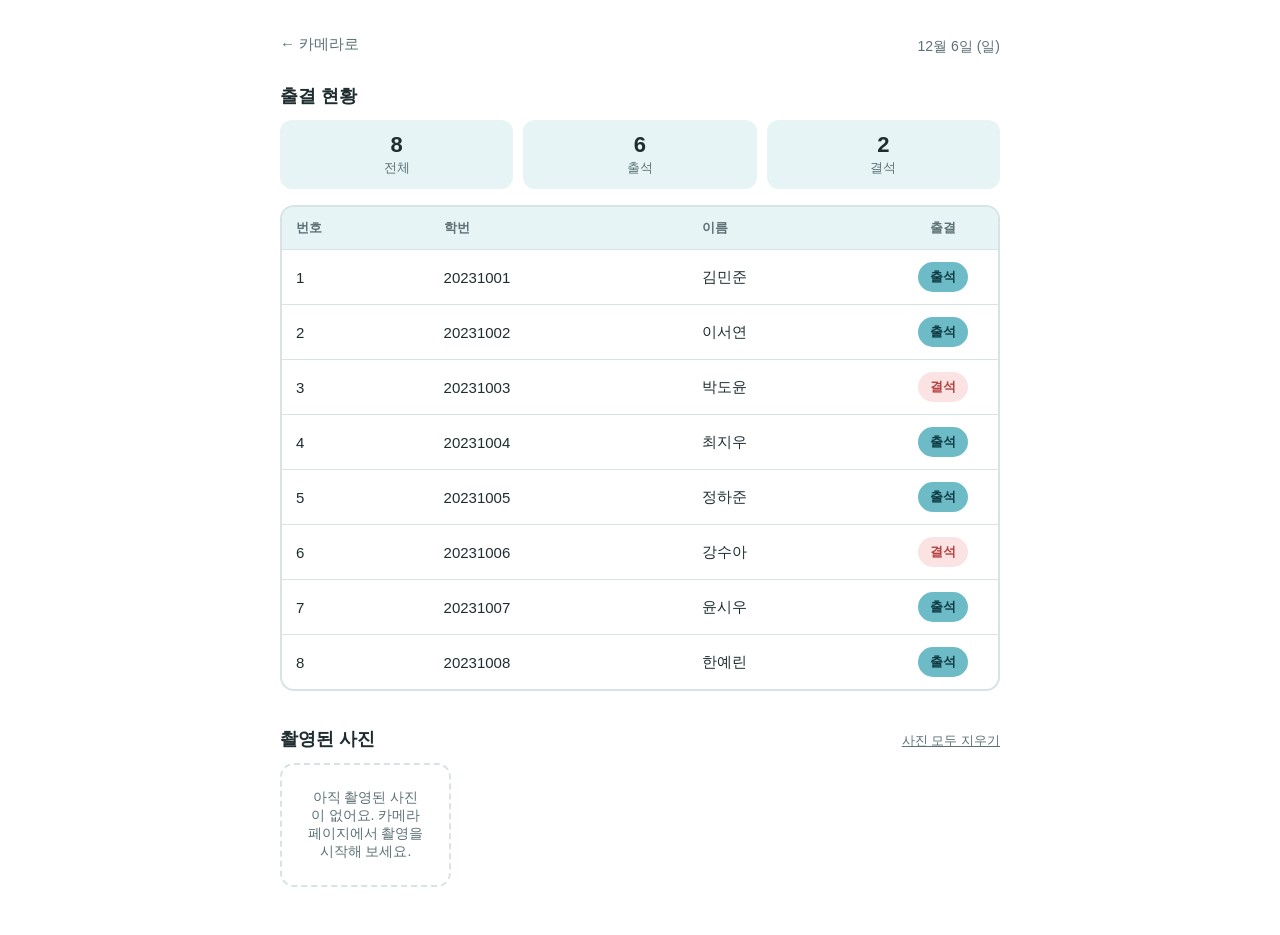
==== src/frontend/attendance.html @ 17f2691b "feat(frontend): 출결 방식 선택, 카메라 촬영, 출결 현황 페이지 추가" ====
<!DOCTYPE html>
<html lang="ko">
<head>
  <meta charset="UTF-8">
  <meta name="viewport" content="width=device-width, initial-scale=1">
  <title>출결 현황</title>
  <link rel="stylesheet" href="style.css">
  <script src="js/attendance.js" defer></script>
</head>
<body>
  <main class="page wide">
    <div class="top-bar">
      <a href="camera.html">← 카메라로</a>
      <span class="sub" id="today"></span>
    </div>

    <!-- 위: 출결 현황 -->
    <section>
      <h2>출결 현황</h2>
      <div class="summary">
        <div><strong id="total">0</strong><span>전체</span></div>
        <div><strong id="presentCnt">0</strong><span>출석</span></div>
        <div><strong id="absentCnt">0</strong><span>결석</span></div>
      </div>

      <div class="table-wrap">
        <table>
          <thead>
            <tr><th>번호</th><th>학번</th><th>이름</th><th class="status">출결</th></tr>
          </thead>
          <tbody id="studentList"></tbody>
        </table>
      </div>
    </section>

    <!-- 아래: 촬영된 사진 -->
    <section>
      <div class="section-head">
        <h2>촬영된 사진</h2>
        <button type="button" id="clearPhotos">사진 모두 지우기</button>
      </div>
      <div class="photo-grid" id="photoGrid"></div>
    </section>
  </main>
</body>
</html>
---- src/frontend/style.css ----
/* ===== 공통 스타일 ===== */
:root {
  --main: #6DBBC7;        /* 버튼 색 (두 번째 이미지) */
  --main-dark: #4A9AA7;
  --main-soft: #E6F4F6;
  --ink: #1F2D30;
  --ink-sub: #5E7175;
  --line: #D7E3E5;
  --bg: #FFFFFF;
  --absent: #E06C6C;
}

* { box-sizing: border-box; margin: 0; padding: 0; }

body {
  font-family: "Noto Sans KR", "Apple SD Gothic Neo", "Malgun Gothic", sans-serif;
  background: var(--bg);
  color: var(--ink);
  min-height: 100vh;
}

.page {
  max-width: 480px;
  margin: 0 auto;
  padding: 32px 20px 48px;
}

.page.wide { max-width: 760px; }

.top-bar {
  display: flex;
  align-items: center;
  justify-content: space-between;
  margin-bottom: 28px;
}

.top-bar a { color: var(--ink-sub); text-decoration: none; font-size: 15px; }
.top-bar a:hover { color: var(--main-dark); }

h1 { font-size: 24px; font-weight: 700; }
h2 { font-size: 18px; font-weight: 700; margin-bottom: 12px; }
.sub { color: var(--ink-sub); font-size: 14px; margin-top: 6px; }

/* 버튼 */
.btn {
  display: inline-flex;
  align-items: center;
  justify-content: center;
  gap: 8px;
  border: none;
  border-radius: 12px;
  background: var(--main);
  color: #0F3B42;
  font: inherit;
  font-weight: 700;
  font-size: 16px;
  padding: 14px 20px;
  cursor: pointer;
  transition: background .15s, transform .1s;
  text-decoration: none;
}
.btn:hover { background: var(--main-dark); color: #fff; }
.btn:active { transform: scale(.98); }
.btn:focus-visible, select:focus-visible { outline: 3px solid var(--ink); outline-offset: 2px; }

.btn.outline {
  background: #fff;
  border: 2px solid var(--main);
}
.btn.outline:hover { background: var(--main-soft); color: #0F3B42; }

.btn.full { width: 100%; }

/* ===== 1페이지: 출결 방식 선택 ===== */
.mode-group {
  display: grid;
  grid-template-columns: 1fr 1fr;
  gap: 12px;
  margin-top: 40px;
}
.mode-group .btn { padding: 28px 12px; font-size: 18px; border-radius: 16px; }
.mode-group .btn.active { background: var(--main-dark); color: #fff; }

.sub-options {
  display: grid;
  grid-template-columns: repeat(3, 1fr);
  gap: 10px;
  margin-top: 16px;
  padding: 16px;
  background: var(--main-soft);
  border-radius: 16px;
  /* 처음에는 숨김 */
  max-height: 0;
  opacity: 0;
  overflow: hidden;
  padding-top: 0;
  padding-bottom: 0;
  transition: max-height .25s ease, opacity .2s ease, padding .25s ease;
}
.sub-options.open { max-height: 200px; opacity: 1; padding-top: 16px; padding-bottom: 16px; }
.sub-options .btn { flex-direction: column; padding: 16px 8px; font-size: 15px; }
.sub-options .icon { font-size: 26px; }

/* ===== 2페이지: 카메라 촬영 ===== */
.room-select {
  border: 2px solid var(--line);
  border-radius: 14px;
  padding: 14px;
  margin-bottom: 16px;
}
.room-head {
  display: flex;
  align-items: center;
  justify-content: space-between;
  gap: 12px;
}
.room-head .label { font-size: 13px; color: var(--ink-sub); }
.room-head .value { font-weight: 700; margin-top: 2px; }
.room-head .btn { padding: 10px 14px; font-size: 14px; flex-shrink: 0; }

.room-panel {
  display: none;
  margin-top: 14px;
  padding-top: 14px;
  border-top: 1px dashed var(--line);
}
.room-panel.open { display: block; }
.room-panel .fields {
  display: grid;
  grid-template-columns: repeat(3, 1fr);
  gap: 8px;
  margin-bottom: 10px;
}
.room-panel label { font-size: 12px; color: var(--ink-sub); display: block; margin-bottom: 4px; }
select {
  width: 100%;
  padding: 10px 8px;
  border: 2px solid var(--main);
  border-radius: 10px;
  background: #fff;
  font: inherit;
  font-size: 14px;
  color: var(--ink);
}

.camera-box {
  position: relative;
  aspect-ratio: 4 / 3;
  background: #22333A;
  border-radius: 16px;
  overflow: hidden;
  margin-bottom: 16px;
}
.camera-box video { width: 100%; height: 100%; object-fit: cover; display: block; }
.camera-msg {
  position: absolute;
  inset: 0;
  display: flex;
  align-items: center;
  justify-content: center;
  text-align: center;
  color: #CFE3E6;
  font-size: 14px;
  padding: 20px;
}
.rec-badge {
  position: absolute;
  top: 12px;
  left: 12px;
  display: none;
  align-items: center;
  gap: 6px;
  background: rgba(0,0,0,.55);
  color: #fff;
  font-size: 13px;
  padding: 6px 10px;
  border-radius: 20px;
}
.rec-badge.on { display: inline-flex; }
.rec-badge::before {
  content: "";
  width: 8px; height: 8px;
  border-radius: 50%;
  background: #FF5A5A;
  animation: blink 1s infinite;
}
@keyframes blink { 50% { opacity: .2; } }

.flash { position: absolute; inset: 0; background: #fff; opacity: 0; pointer-events: none; }
.flash.go { animation: flash .35s; }
@keyframes flash { 0% { opacity: .7; } 100% { opacity: 0; } }

.shoot-info { text-align: center; font-size: 14px; color: var(--ink-sub); margin: 12px 0 20px; }
.btn.stop { background: var(--absent); color: #fff; }

/* ===== 3페이지: 출결 현황 ===== */
.summary {
  display: grid;
  grid-template-columns: repeat(3, 1fr);
  gap: 10px;
  margin-bottom: 16px;
}
.summary div {
  background: var(--main-soft);
  border-radius: 12px;
  padding: 12px;
  text-align: center;
}
.summary strong { display: block; font-size: 22px; }
.summary span { font-size: 13px; color: var(--ink-sub); }

.table-wrap { overflow-x: auto; border: 2px solid var(--line); border-radius: 14px; margin-bottom: 36px; }
table { width: 100%; border-collapse: collapse; font-size: 15px; }
th, td { padding: 12px 14px; text-align: left; border-bottom: 1px solid var(--line); white-space: nowrap; }
th { background: var(--main-soft); font-size: 13px; color: var(--ink-sub); font-weight: 700; }
tr:last-child td { border-bottom: none; }
td.status, th.status { text-align: center; width: 110px; }

.badge {
  border: none;
  font: inherit;
  font-size: 13px;
  font-weight: 700;
  padding: 6px 12px;
  border-radius: 20px;
  cursor: pointer;
}
.badge.present { background: var(--main); color: #0F3B42; }
.badge.absent { background: #FBE3E3; color: #B54141; }

.photo-grid {
  display: grid;
  grid-template-columns: repeat(auto-fill, minmax(150px, 1fr));
  gap: 12px;
}
.photo-grid figure { border-radius: 12px; overflow: hidden; border: 2px solid var(--line); }
.photo-grid img { width: 100%; aspect-ratio: 4 / 3; object-fit: cover; display: block; }
.photo-grid figcaption { font-size: 12px; color: var(--ink-sub); padding: 6px 8px; }
.empty { color: var(--ink-sub); font-size: 14px; padding: 24px; text-align: center; border: 2px dashed var(--line); border-radius: 14px; }

.section-head { display: flex; justify-content: space-between; align-items: baseline; }
.section-head button { background: none; border: none; color: var(--ink-sub); font: inherit; font-size: 13px; cursor: pointer; text-decoration: underline; }

@media (prefers-reduced-motion: reduce) {
  * { transition: none !important; animation: none !important; }
}
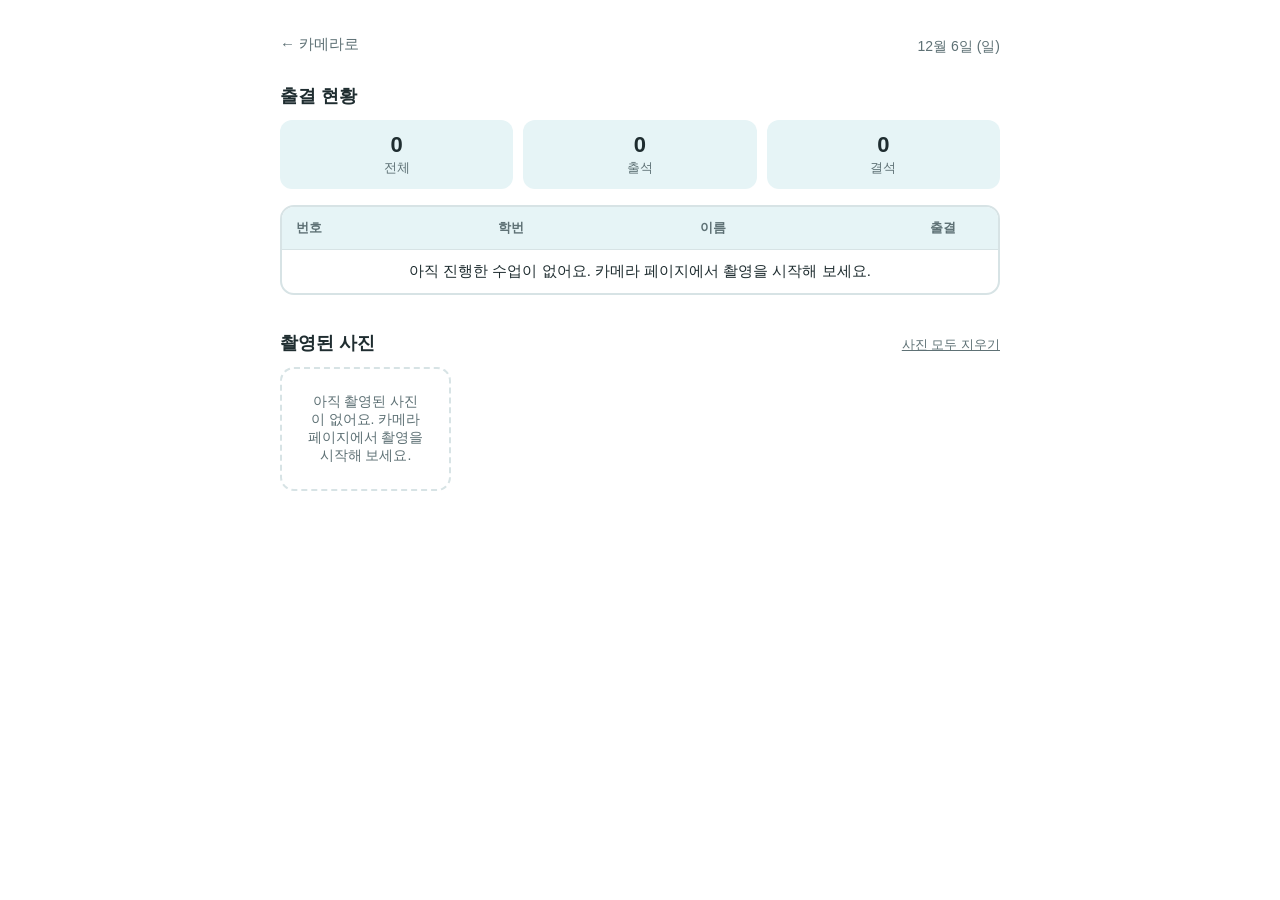
==== commit 1024ccf2: "feat(frontend): 카메라·출결 화면을 백엔드 API와 연동 - js/api.js 추가: API 주소, fetch 래퍼, HTML 이스케이프 - camera.js: 촬영 " ====
--- a/src/frontend/attendance.html
+++ b/src/frontend/attendance.html
@@ -5,6 +5,7 @@
   <meta name="viewport" content="width=device-width, initial-scale=1">
   <title>출결 현황</title>
   <link rel="stylesheet" href="style.css">
+  <script src="js/api.js" defer></script>
   <script src="js/attendance.js" defer></script>
 </head>
 <body>
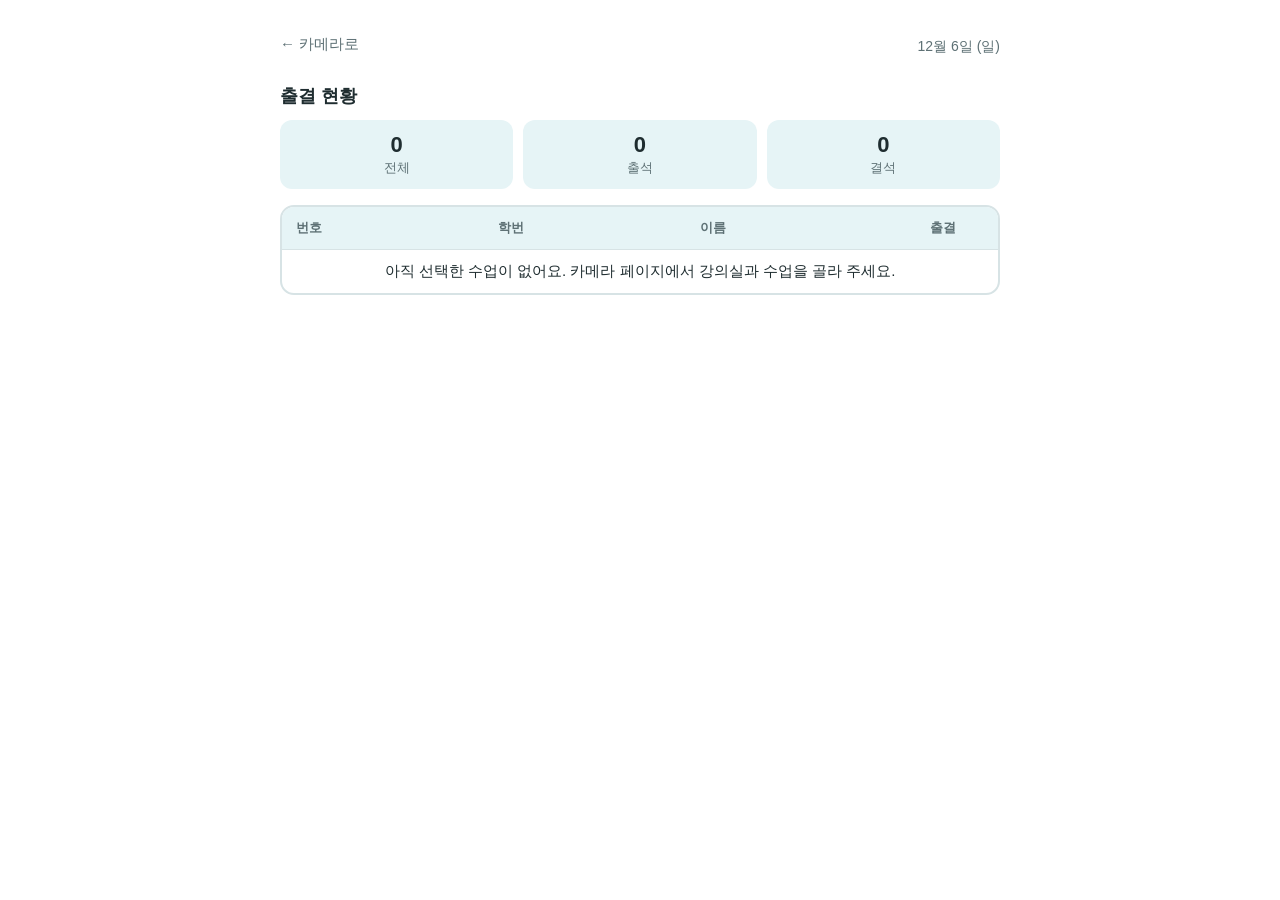
==== commit 2a6a02f3: "feat(frontend): 강의실·회차 선택과 출결 현황을 새 API에 연동 - camera: GET /rooms 로 강의실·카메라 목록 → 오늘 회차 조회   (여러 개면 선택" ====
--- a/src/frontend/attendance.html
+++ b/src/frontend/attendance.html
@@ -15,9 +15,8 @@
       <span class="sub" id="today"></span>
     </div>
 
-    <!-- 위: 출결 현황 -->
     <section>
-      <h2>출결 현황</h2>
+      <h2 id="lectureTitle">출결 현황</h2>
       <div class="summary">
         <div><strong id="total">0</strong><span>전체</span></div>
         <div><strong id="presentCnt">0</strong><span>출석</span></div>
@@ -33,15 +32,6 @@
         </table>
       </div>
     </section>
-
-    <!-- 아래: 촬영된 사진 -->
-    <section>
-      <div class="section-head">
-        <h2>촬영된 사진</h2>
-        <button type="button" id="clearPhotos">사진 모두 지우기</button>
-      </div>
-      <div class="photo-grid" id="photoGrid"></div>
-    </section>
   </main>
 </body>
 </html>
--- a/src/frontend/style.css
+++ b/src/frontend/style.css
@@ -190,6 +190,12 @@
 .flash.go { animation: flash .35s; }
 @keyframes flash { 0% { opacity: .7; } 100% { opacity: 0; } }
 
+.room-panel .fields.single { grid-template-columns: 1fr; }
+.lecture-pick { margin-top: 14px; margin-bottom: 0; }
+.room-msg { font-size: 14px; color: var(--ink-sub); margin-top: 10px; }
+.room-msg:empty { display: none; }
+.btn:disabled { opacity: .5; cursor: not-allowed; }
+
 .shoot-info { text-align: center; font-size: 14px; color: var(--ink-sub); margin: 12px 0 20px; }
 .btn.stop { background: var(--absent); color: #fff; }
 
@@ -225,6 +231,7 @@
   border-radius: 20px;
   cursor: pointer;
 }
+span.badge { display: inline-block; cursor: default; }
 .badge.present { background: var(--main); color: #0F3B42; }
 .badge.absent { background: #FBE3E3; color: #B54141; }
 
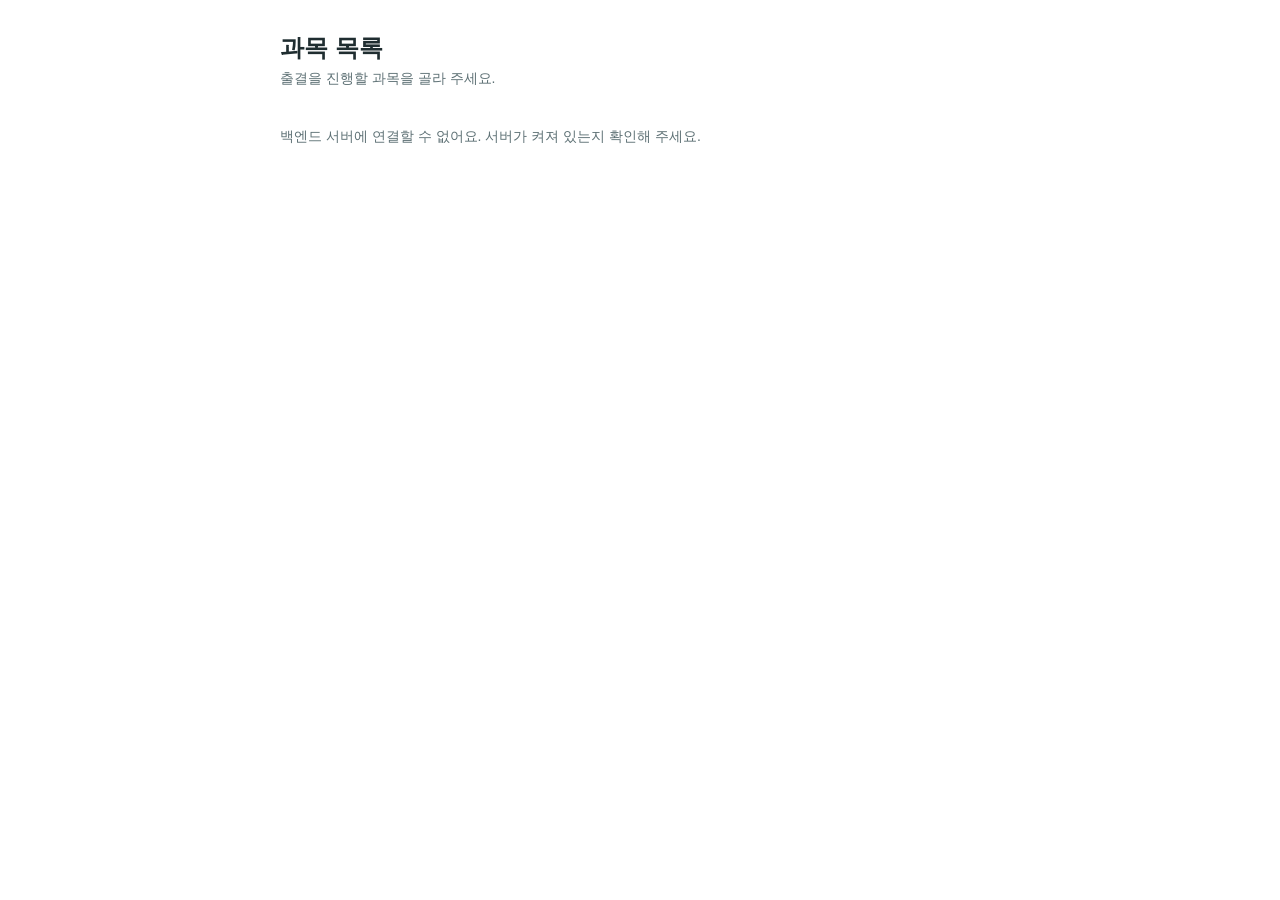
==== commit 9830e7d6: "feat(frontend): 과목 목록→회차 목록→출결 방식→카메라→출결 현황 흐름 LMS처럼 과목과 회차를 먼저 고르고 출결을 진행하도록 화면 흐름을 바꾼다. 선택한 회차는 UR" ====
--- a/src/frontend/attendance.html
+++ b/src/frontend/attendance.html
@@ -11,12 +11,13 @@
 <body>
   <main class="page wide">
     <div class="top-bar">
-      <a href="camera.html">← 카메라로</a>
-      <span class="sub" id="today"></span>
+      <a href="camera.html" id="backLink">← 뒤로</a>
     </div>
 
+    <p class="lecture-info" id="lectureInfo">수업 정보를 불러오는 중…</p>
+
     <section>
-      <h2 id="lectureTitle">출결 현황</h2>
+      <h2>출결 현황</h2>
       <div class="summary">
         <div><strong id="total">0</strong><span>전체</span></div>
         <div><strong id="presentCnt">0</strong><span>출석</span></div>
--- a/src/frontend/style.css
+++ b/src/frontend/style.css
@@ -70,8 +70,97 @@
 .btn.outline:hover { background: var(--main-soft); color: #0F3B42; }
 
 .btn.full { width: 100%; }
-
-/* ===== 1페이지: 출결 방식 선택 ===== */
+.btn.small { padding: 8px 14px; font-size: 14px; border-radius: 10px; }
+
+/* 선택된 수업 정보 한 줄 (출결 방식 · 카메라 · 출결 현황) */
+.lecture-info {
+  background: var(--main-soft);
+  border-radius: 12px;
+  padding: 10px 14px;
+  font-size: 14px;
+  font-weight: 700;
+  margin-bottom: 24px;
+  word-break: keep-all;
+}
+.lecture-info.error { background: #FBE3E3; color: #B54141; font-weight: 400; }
+
+/* ===== 1. 과목 목록 ===== */
+.course-list { list-style: none; margin-top: 24px; display: grid; gap: 12px; }
+.course-card {
+  display: grid;
+  grid-template-columns: 1fr auto auto;
+  align-items: center;
+  gap: 20px;
+  border: 2px solid var(--line);
+  border-radius: 16px;
+  padding: 18px 20px;
+}
+.course-title { font-size: 18px; margin: 0; word-break: keep-all; }
+.course-title .code { font-weight: 400; color: var(--ink-sub); font-size: 15px; white-space: nowrap; }
+.course-stat { text-align: center; min-width: 88px; }
+.course-stat strong { display: block; font-size: 20px; color: var(--main-dark); }
+.course-stat span { font-size: 13px; color: var(--ink-sub); }
+.course-go { padding: 10px 16px; font-size: 14px; white-space: nowrap; }
+.list-msg { color: var(--ink-sub); font-size: 14px; margin-top: 16px; }
+.list-msg:empty { display: none; }
+
+/* ===== 2. 과목 홈: 회차 목록 ===== */
+.course-name { color: var(--ink-sub); font-size: 15px; font-weight: 700; margin-bottom: 6px; word-break: keep-all; }
+.section-head {
+  display: flex;
+  justify-content: space-between;
+  align-items: center;
+  gap: 12px;
+  flex-wrap: wrap;
+  margin-bottom: 16px;
+}
+
+/* 정렬 토글 [수업일순][주차순] */
+.seg { display: inline-flex; border: 2px solid var(--line); border-radius: 10px; overflow: hidden; }
+.seg button {
+  border: none;
+  background: #fff;
+  color: var(--ink-sub);
+  font: inherit;
+  font-size: 14px;
+  padding: 8px 14px;
+  cursor: pointer;
+}
+.seg button + button { border-left: 2px solid var(--line); }
+.seg button[aria-pressed="true"] { background: var(--main-dark); color: #fff; font-weight: 700; }
+.seg button:focus-visible { outline: 3px solid var(--ink); outline-offset: -3px; }
+
+.lecture-table th.week, .lecture-table td.week { width: 80px; }
+.lecture-table th.action, .lecture-table td.action { text-align: right; width: 120px; }
+.lecture-table td { vertical-align: middle; }
+.lecture-table tr.today td { background: #FCEAF1; }
+.week-badge {
+  display: inline-block;
+  min-width: 48px;
+  text-align: center;
+  background: #E3EAEB;
+  color: #3E5054;
+  font-size: 13px;
+  font-weight: 700;
+  padding: 4px 10px;
+  border-radius: 20px;
+}
+.lec-date { font-weight: 700; }
+.lec-room { font-size: 13px; color: var(--ink-sub); margin-top: 2px; }
+.today-tag {
+  display: inline-block;
+  margin-left: 6px;
+  font-size: 12px;
+  color: #B0406B;
+  background: #fff;
+  border: 1px solid #F0B9CE;
+  border-radius: 20px;
+  padding: 1px 8px;
+  vertical-align: 1px;
+}
+td.empty-row { text-align: center; color: var(--ink-sub); white-space: normal; }
+
+/* ===== 3. 출결 방식 선택 ===== */
 .mode-group {
   display: grid;
   grid-template-columns: 1fr 1fr;
@@ -101,7 +190,7 @@
 .sub-options .btn { flex-direction: column; padding: 16px 8px; font-size: 15px; }
 .sub-options .icon { font-size: 26px; }
 
-/* ===== 2페이지: 카메라 촬영 ===== */
+/* ===== 4. 카메라 촬영 ===== */
 .room-select {
   border: 2px solid var(--line);
   border-radius: 14px;
@@ -191,7 +280,6 @@
 @keyframes flash { 0% { opacity: .7; } 100% { opacity: 0; } }
 
 .room-panel .fields.single { grid-template-columns: 1fr; }
-.lecture-pick { margin-top: 14px; margin-bottom: 0; }
 .room-msg { font-size: 14px; color: var(--ink-sub); margin-top: 10px; }
 .room-msg:empty { display: none; }
 .btn:disabled { opacity: .5; cursor: not-allowed; }
@@ -199,7 +287,7 @@
 .shoot-info { text-align: center; font-size: 14px; color: var(--ink-sub); margin: 12px 0 20px; }
 .btn.stop { background: var(--absent); color: #fff; }
 
-/* ===== 3페이지: 출결 현황 ===== */
+/* ===== 5. 출결 현황 ===== */
 .summary {
   display: grid;
   grid-template-columns: repeat(3, 1fr);
@@ -223,30 +311,30 @@
 td.status, th.status { text-align: center; width: 110px; }
 
 .badge {
-  border: none;
-  font: inherit;
+  display: inline-block;
   font-size: 13px;
   font-weight: 700;
   padding: 6px 12px;
   border-radius: 20px;
-  cursor: pointer;
-}
-span.badge { display: inline-block; cursor: default; }
+}
 .badge.present { background: var(--main); color: #0F3B42; }
 .badge.absent { background: #FBE3E3; color: #B54141; }
 
-.photo-grid {
-  display: grid;
-  grid-template-columns: repeat(auto-fill, minmax(150px, 1fr));
-  gap: 12px;
-}
-.photo-grid figure { border-radius: 12px; overflow: hidden; border: 2px solid var(--line); }
-.photo-grid img { width: 100%; aspect-ratio: 4 / 3; object-fit: cover; display: block; }
-.photo-grid figcaption { font-size: 12px; color: var(--ink-sub); padding: 6px 8px; }
-.empty { color: var(--ink-sub); font-size: 14px; padding: 24px; text-align: center; border: 2px dashed var(--line); border-radius: 14px; }
-
-.section-head { display: flex; justify-content: space-between; align-items: baseline; }
-.section-head button { background: none; border: none; color: var(--ink-sub); font: inherit; font-size: 13px; cursor: pointer; text-decoration: underline; }
+/* ===== 모바일 ===== */
+@media (max-width: 560px) {
+  .page { padding: 24px 16px 40px; }
+  .course-card {
+    grid-template-columns: 1fr auto;
+    gap: 12px;
+    padding: 16px;
+  }
+  .course-title { grid-column: 1 / -1; font-size: 17px; }
+  .course-stat { text-align: left; display: flex; align-items: baseline; gap: 6px; min-width: 0; }
+  .course-stat strong { display: inline; font-size: 18px; }
+  th, td { padding: 10px; }
+  .lecture-table th.week, .lecture-table td.week { width: 64px; }
+  .lecture-table th.action, .lecture-table td.action { width: auto; }
+}
 
 @media (prefers-reduced-motion: reduce) {
   * { transition: none !important; animation: none !important; }
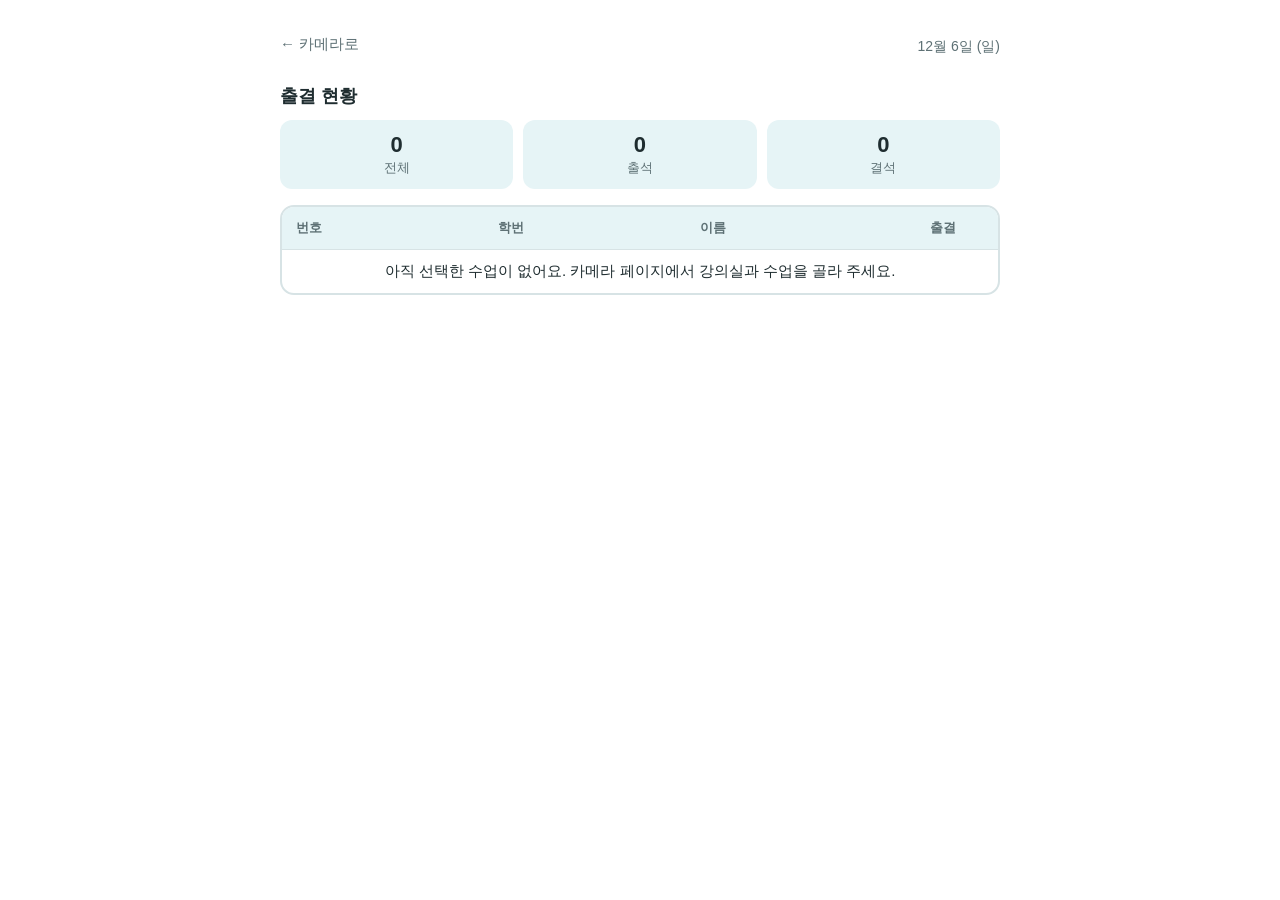
==== commit 8771b9d7: "feat(backend): usaint DB 설계와 회차 기반 출석 시퀀스로 백엔드 재구성 (#9) * feat(db): usaint DB 6개 테이블 모델과 예시 데이터 seed" ====
--- a/src/frontend/attendance.html
+++ b/src/frontend/attendance.html
@@ -11,13 +11,12 @@
 <body>
   <main class="page wide">
     <div class="top-bar">
-      <a href="camera.html" id="backLink">← 뒤로</a>
+      <a href="camera.html">← 카메라로</a>
+      <span class="sub" id="today"></span>
     </div>
 
-    <p class="lecture-info" id="lectureInfo">수업 정보를 불러오는 중…</p>
-
     <section>
-      <h2>출결 현황</h2>
+      <h2 id="lectureTitle">출결 현황</h2>
       <div class="summary">
         <div><strong id="total">0</strong><span>전체</span></div>
         <div><strong id="presentCnt">0</strong><span>출석</span></div>
--- a/src/frontend/style.css
+++ b/src/frontend/style.css
@@ -70,97 +70,8 @@
 .btn.outline:hover { background: var(--main-soft); color: #0F3B42; }
 
 .btn.full { width: 100%; }
-.btn.small { padding: 8px 14px; font-size: 14px; border-radius: 10px; }
-
-/* 선택된 수업 정보 한 줄 (출결 방식 · 카메라 · 출결 현황) */
-.lecture-info {
-  background: var(--main-soft);
-  border-radius: 12px;
-  padding: 10px 14px;
-  font-size: 14px;
-  font-weight: 700;
-  margin-bottom: 24px;
-  word-break: keep-all;
-}
-.lecture-info.error { background: #FBE3E3; color: #B54141; font-weight: 400; }
-
-/* ===== 1. 과목 목록 ===== */
-.course-list { list-style: none; margin-top: 24px; display: grid; gap: 12px; }
-.course-card {
-  display: grid;
-  grid-template-columns: 1fr auto auto;
-  align-items: center;
-  gap: 20px;
-  border: 2px solid var(--line);
-  border-radius: 16px;
-  padding: 18px 20px;
-}
-.course-title { font-size: 18px; margin: 0; word-break: keep-all; }
-.course-title .code { font-weight: 400; color: var(--ink-sub); font-size: 15px; white-space: nowrap; }
-.course-stat { text-align: center; min-width: 88px; }
-.course-stat strong { display: block; font-size: 20px; color: var(--main-dark); }
-.course-stat span { font-size: 13px; color: var(--ink-sub); }
-.course-go { padding: 10px 16px; font-size: 14px; white-space: nowrap; }
-.list-msg { color: var(--ink-sub); font-size: 14px; margin-top: 16px; }
-.list-msg:empty { display: none; }
-
-/* ===== 2. 과목 홈: 회차 목록 ===== */
-.course-name { color: var(--ink-sub); font-size: 15px; font-weight: 700; margin-bottom: 6px; word-break: keep-all; }
-.section-head {
-  display: flex;
-  justify-content: space-between;
-  align-items: center;
-  gap: 12px;
-  flex-wrap: wrap;
-  margin-bottom: 16px;
-}
-
-/* 정렬 토글 [수업일순][주차순] */
-.seg { display: inline-flex; border: 2px solid var(--line); border-radius: 10px; overflow: hidden; }
-.seg button {
-  border: none;
-  background: #fff;
-  color: var(--ink-sub);
-  font: inherit;
-  font-size: 14px;
-  padding: 8px 14px;
-  cursor: pointer;
-}
-.seg button + button { border-left: 2px solid var(--line); }
-.seg button[aria-pressed="true"] { background: var(--main-dark); color: #fff; font-weight: 700; }
-.seg button:focus-visible { outline: 3px solid var(--ink); outline-offset: -3px; }
-
-.lecture-table th.week, .lecture-table td.week { width: 80px; }
-.lecture-table th.action, .lecture-table td.action { text-align: right; width: 120px; }
-.lecture-table td { vertical-align: middle; }
-.lecture-table tr.today td { background: #FCEAF1; }
-.week-badge {
-  display: inline-block;
-  min-width: 48px;
-  text-align: center;
-  background: #E3EAEB;
-  color: #3E5054;
-  font-size: 13px;
-  font-weight: 700;
-  padding: 4px 10px;
-  border-radius: 20px;
-}
-.lec-date { font-weight: 700; }
-.lec-room { font-size: 13px; color: var(--ink-sub); margin-top: 2px; }
-.today-tag {
-  display: inline-block;
-  margin-left: 6px;
-  font-size: 12px;
-  color: #B0406B;
-  background: #fff;
-  border: 1px solid #F0B9CE;
-  border-radius: 20px;
-  padding: 1px 8px;
-  vertical-align: 1px;
-}
-td.empty-row { text-align: center; color: var(--ink-sub); white-space: normal; }
-
-/* ===== 3. 출결 방식 선택 ===== */
+
+/* ===== 1페이지: 출결 방식 선택 ===== */
 .mode-group {
   display: grid;
   grid-template-columns: 1fr 1fr;
@@ -190,7 +101,7 @@
 .sub-options .btn { flex-direction: column; padding: 16px 8px; font-size: 15px; }
 .sub-options .icon { font-size: 26px; }
 
-/* ===== 4. 카메라 촬영 ===== */
+/* ===== 2페이지: 카메라 촬영 ===== */
 .room-select {
   border: 2px solid var(--line);
   border-radius: 14px;
@@ -280,6 +191,7 @@
 @keyframes flash { 0% { opacity: .7; } 100% { opacity: 0; } }
 
 .room-panel .fields.single { grid-template-columns: 1fr; }
+.lecture-pick { margin-top: 14px; margin-bottom: 0; }
 .room-msg { font-size: 14px; color: var(--ink-sub); margin-top: 10px; }
 .room-msg:empty { display: none; }
 .btn:disabled { opacity: .5; cursor: not-allowed; }
@@ -287,7 +199,7 @@
 .shoot-info { text-align: center; font-size: 14px; color: var(--ink-sub); margin: 12px 0 20px; }
 .btn.stop { background: var(--absent); color: #fff; }
 
-/* ===== 5. 출결 현황 ===== */
+/* ===== 3페이지: 출결 현황 ===== */
 .summary {
   display: grid;
   grid-template-columns: repeat(3, 1fr);
@@ -311,30 +223,30 @@
 td.status, th.status { text-align: center; width: 110px; }
 
 .badge {
-  display: inline-block;
+  border: none;
+  font: inherit;
   font-size: 13px;
   font-weight: 700;
   padding: 6px 12px;
   border-radius: 20px;
-}
+  cursor: pointer;
+}
+span.badge { display: inline-block; cursor: default; }
 .badge.present { background: var(--main); color: #0F3B42; }
 .badge.absent { background: #FBE3E3; color: #B54141; }
 
-/* ===== 모바일 ===== */
-@media (max-width: 560px) {
-  .page { padding: 24px 16px 40px; }
-  .course-card {
-    grid-template-columns: 1fr auto;
-    gap: 12px;
-    padding: 16px;
-  }
-  .course-title { grid-column: 1 / -1; font-size: 17px; }
-  .course-stat { text-align: left; display: flex; align-items: baseline; gap: 6px; min-width: 0; }
-  .course-stat strong { display: inline; font-size: 18px; }
-  th, td { padding: 10px; }
-  .lecture-table th.week, .lecture-table td.week { width: 64px; }
-  .lecture-table th.action, .lecture-table td.action { width: auto; }
-}
+.photo-grid {
+  display: grid;
+  grid-template-columns: repeat(auto-fill, minmax(150px, 1fr));
+  gap: 12px;
+}
+.photo-grid figure { border-radius: 12px; overflow: hidden; border: 2px solid var(--line); }
+.photo-grid img { width: 100%; aspect-ratio: 4 / 3; object-fit: cover; display: block; }
+.photo-grid figcaption { font-size: 12px; color: var(--ink-sub); padding: 6px 8px; }
+.empty { color: var(--ink-sub); font-size: 14px; padding: 24px; text-align: center; border: 2px dashed var(--line); border-radius: 14px; }
+
+.section-head { display: flex; justify-content: space-between; align-items: baseline; }
+.section-head button { background: none; border: none; color: var(--ink-sub); font: inherit; font-size: 13px; cursor: pointer; text-decoration: underline; }
 
 @media (prefers-reduced-motion: reduce) {
   * { transition: none !important; animation: none !important; }
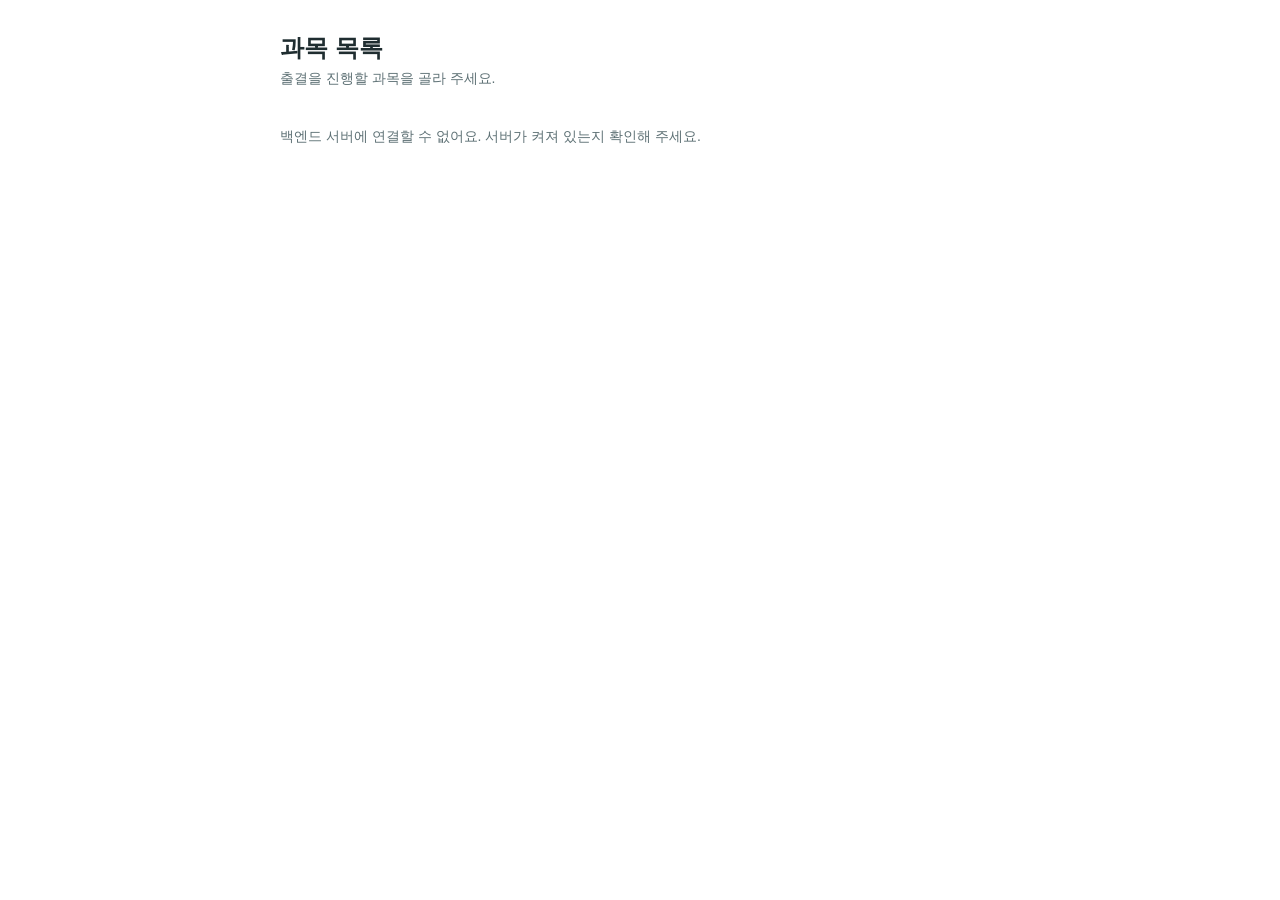
==== commit 4e30b172: "feat: 과목 목록→회차 목록→출결 방식→카메라→출결 현황 화면 흐름 (#11) * feat(api): 과목·회차 조회 API 추가, 강의실·날짜 회차 조회 삭제  화면 흐름이 " ====
--- a/src/frontend/attendance.html
+++ b/src/frontend/attendance.html
@@ -11,12 +11,13 @@
 <body>
   <main class="page wide">
     <div class="top-bar">
-      <a href="camera.html">← 카메라로</a>
-      <span class="sub" id="today"></span>
+      <a href="camera.html" id="backLink">← 뒤로</a>
     </div>
 
+    <p class="lecture-info" id="lectureInfo">수업 정보를 불러오는 중…</p>
+
     <section>
-      <h2 id="lectureTitle">출결 현황</h2>
+      <h2>출결 현황</h2>
       <div class="summary">
         <div><strong id="total">0</strong><span>전체</span></div>
         <div><strong id="presentCnt">0</strong><span>출석</span></div>
--- a/src/frontend/style.css
+++ b/src/frontend/style.css
@@ -70,8 +70,97 @@
 .btn.outline:hover { background: var(--main-soft); color: #0F3B42; }
 
 .btn.full { width: 100%; }
-
-/* ===== 1페이지: 출결 방식 선택 ===== */
+.btn.small { padding: 8px 14px; font-size: 14px; border-radius: 10px; }
+
+/* 선택된 수업 정보 한 줄 (출결 방식 · 카메라 · 출결 현황) */
+.lecture-info {
+  background: var(--main-soft);
+  border-radius: 12px;
+  padding: 10px 14px;
+  font-size: 14px;
+  font-weight: 700;
+  margin-bottom: 24px;
+  word-break: keep-all;
+}
+.lecture-info.error { background: #FBE3E3; color: #B54141; font-weight: 400; }
+
+/* ===== 1. 과목 목록 ===== */
+.course-list { list-style: none; margin-top: 24px; display: grid; gap: 12px; }
+.course-card {
+  display: grid;
+  grid-template-columns: 1fr auto auto;
+  align-items: center;
+  gap: 20px;
+  border: 2px solid var(--line);
+  border-radius: 16px;
+  padding: 18px 20px;
+}
+.course-title { font-size: 18px; margin: 0; word-break: keep-all; }
+.course-title .code { font-weight: 400; color: var(--ink-sub); font-size: 15px; white-space: nowrap; }
+.course-stat { text-align: center; min-width: 88px; }
+.course-stat strong { display: block; font-size: 20px; color: var(--main-dark); }
+.course-stat span { font-size: 13px; color: var(--ink-sub); }
+.course-go { padding: 10px 16px; font-size: 14px; white-space: nowrap; }
+.list-msg { color: var(--ink-sub); font-size: 14px; margin-top: 16px; }
+.list-msg:empty { display: none; }
+
+/* ===== 2. 과목 홈: 회차 목록 ===== */
+.course-name { color: var(--ink-sub); font-size: 15px; font-weight: 700; margin-bottom: 6px; word-break: keep-all; }
+.section-head {
+  display: flex;
+  justify-content: space-between;
+  align-items: center;
+  gap: 12px;
+  flex-wrap: wrap;
+  margin-bottom: 16px;
+}
+
+/* 정렬 토글 [수업일순][주차순] */
+.seg { display: inline-flex; border: 2px solid var(--line); border-radius: 10px; overflow: hidden; }
+.seg button {
+  border: none;
+  background: #fff;
+  color: var(--ink-sub);
+  font: inherit;
+  font-size: 14px;
+  padding: 8px 14px;
+  cursor: pointer;
+}
+.seg button + button { border-left: 2px solid var(--line); }
+.seg button[aria-pressed="true"] { background: var(--main-dark); color: #fff; font-weight: 700; }
+.seg button:focus-visible { outline: 3px solid var(--ink); outline-offset: -3px; }
+
+.lecture-table th.week, .lecture-table td.week { width: 80px; }
+.lecture-table th.action, .lecture-table td.action { text-align: right; width: 120px; }
+.lecture-table td { vertical-align: middle; }
+.lecture-table tr.today td { background: #FCEAF1; }
+.week-badge {
+  display: inline-block;
+  min-width: 48px;
+  text-align: center;
+  background: #E3EAEB;
+  color: #3E5054;
+  font-size: 13px;
+  font-weight: 700;
+  padding: 4px 10px;
+  border-radius: 20px;
+}
+.lec-date { font-weight: 700; }
+.lec-room { font-size: 13px; color: var(--ink-sub); margin-top: 2px; }
+.today-tag {
+  display: inline-block;
+  margin-left: 6px;
+  font-size: 12px;
+  color: #B0406B;
+  background: #fff;
+  border: 1px solid #F0B9CE;
+  border-radius: 20px;
+  padding: 1px 8px;
+  vertical-align: 1px;
+}
+td.empty-row { text-align: center; color: var(--ink-sub); white-space: normal; }
+
+/* ===== 3. 출결 방식 선택 ===== */
 .mode-group {
   display: grid;
   grid-template-columns: 1fr 1fr;
@@ -101,7 +190,7 @@
 .sub-options .btn { flex-direction: column; padding: 16px 8px; font-size: 15px; }
 .sub-options .icon { font-size: 26px; }
 
-/* ===== 2페이지: 카메라 촬영 ===== */
+/* ===== 4. 카메라 촬영 ===== */
 .room-select {
   border: 2px solid var(--line);
   border-radius: 14px;
@@ -191,15 +280,30 @@
 @keyframes flash { 0% { opacity: .7; } 100% { opacity: 0; } }
 
 .room-panel .fields.single { grid-template-columns: 1fr; }
-.lecture-pick { margin-top: 14px; margin-bottom: 0; }
 .room-msg { font-size: 14px; color: var(--ink-sub); margin-top: 10px; }
 .room-msg:empty { display: none; }
 .btn:disabled { opacity: .5; cursor: not-allowed; }
 
+/* 지각 인정 시간 선택 */
+.late-select {
+  display: flex;
+  align-items: center;
+  justify-content: space-between;
+  gap: 12px;
+  border: 2px solid var(--line);
+  border-radius: 14px;
+  padding: 10px 14px;
+  margin-bottom: 12px;
+}
+.late-select label { font-weight: 700; font-size: 15px; }
+.late-select .hint { display: block; font-weight: 400; font-size: 12px; color: var(--ink-sub); }
+.late-select select { width: auto; min-width: 96px; }
+.late-select select:disabled { opacity: .6; }
+
 .shoot-info { text-align: center; font-size: 14px; color: var(--ink-sub); margin: 12px 0 20px; }
 .btn.stop { background: var(--absent); color: #fff; }
 
-/* ===== 3페이지: 출결 현황 ===== */
+/* ===== 5. 출결 현황 ===== */
 .summary {
   display: grid;
   grid-template-columns: repeat(3, 1fr);
@@ -223,30 +327,30 @@
 td.status, th.status { text-align: center; width: 110px; }
 
 .badge {
-  border: none;
-  font: inherit;
+  display: inline-block;
   font-size: 13px;
   font-weight: 700;
   padding: 6px 12px;
   border-radius: 20px;
-  cursor: pointer;
-}
-span.badge { display: inline-block; cursor: default; }
+}
 .badge.present { background: var(--main); color: #0F3B42; }
 .badge.absent { background: #FBE3E3; color: #B54141; }
 
-.photo-grid {
-  display: grid;
-  grid-template-columns: repeat(auto-fill, minmax(150px, 1fr));
-  gap: 12px;
-}
-.photo-grid figure { border-radius: 12px; overflow: hidden; border: 2px solid var(--line); }
-.photo-grid img { width: 100%; aspect-ratio: 4 / 3; object-fit: cover; display: block; }
-.photo-grid figcaption { font-size: 12px; color: var(--ink-sub); padding: 6px 8px; }
-.empty { color: var(--ink-sub); font-size: 14px; padding: 24px; text-align: center; border: 2px dashed var(--line); border-radius: 14px; }
-
-.section-head { display: flex; justify-content: space-between; align-items: baseline; }
-.section-head button { background: none; border: none; color: var(--ink-sub); font: inherit; font-size: 13px; cursor: pointer; text-decoration: underline; }
+/* ===== 모바일 ===== */
+@media (max-width: 560px) {
+  .page { padding: 24px 16px 40px; }
+  .course-card {
+    grid-template-columns: 1fr auto;
+    gap: 12px;
+    padding: 16px;
+  }
+  .course-title { grid-column: 1 / -1; font-size: 17px; }
+  .course-stat { text-align: left; display: flex; align-items: baseline; gap: 6px; min-width: 0; }
+  .course-stat strong { display: inline; font-size: 18px; }
+  th, td { padding: 10px; }
+  .lecture-table th.week, .lecture-table td.week { width: 64px; }
+  .lecture-table th.action, .lecture-table td.action { width: auto; }
+}
 
 @media (prefers-reduced-motion: reduce) {
   * { transition: none !important; animation: none !important; }
